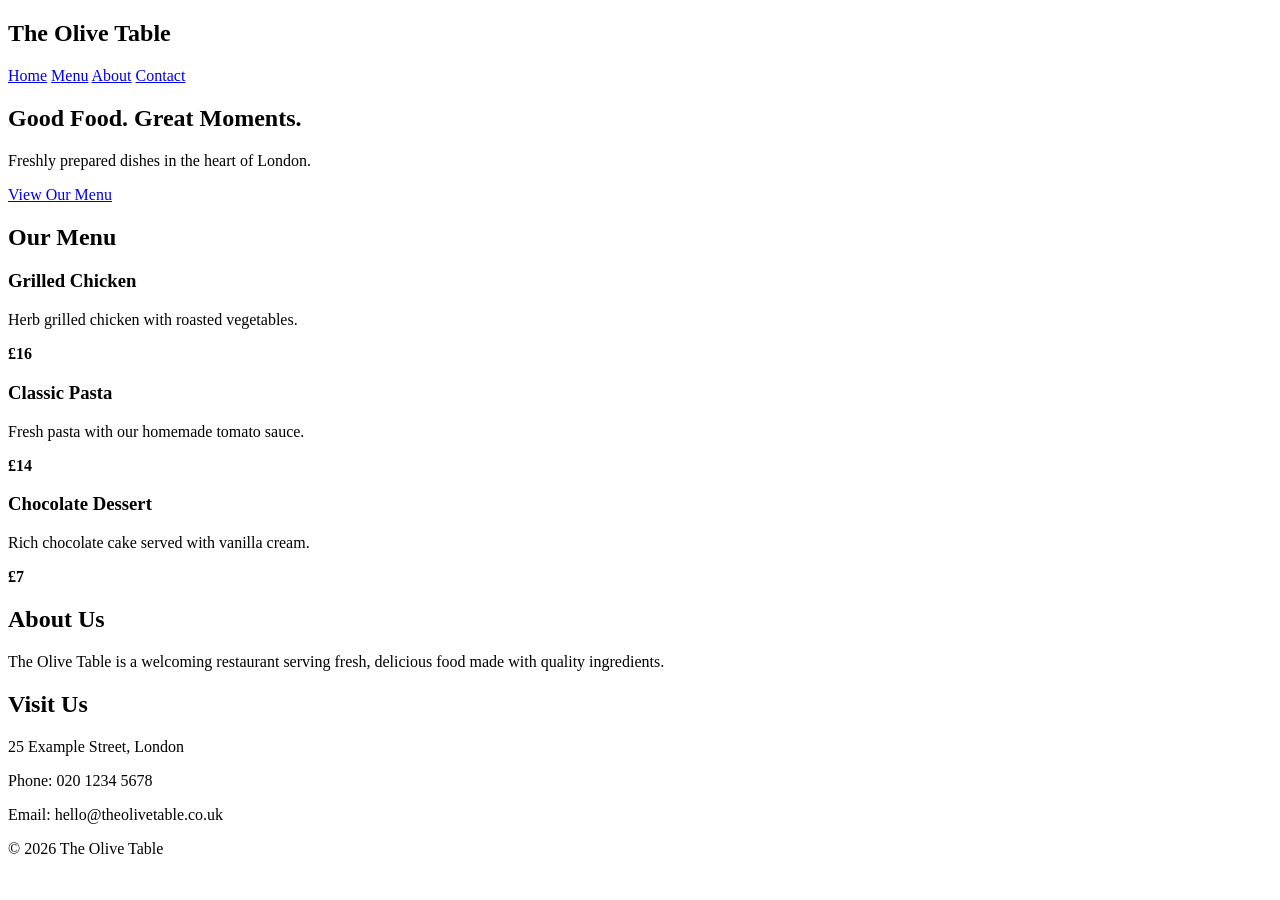
==== index.html @ 113f1b19 "Create index.html" ====
<!DOCTYPE html>
<html lang="en">
<head>
    <meta charset="UTF-8">
    <meta name="viewport" content="width=device-width, initial-scale=1.0">

    <title>The Olive Table | Restaurant</title>

    <link rel="stylesheet" href="style.css">
</head>

<body>

    <header>
        <nav>
            <h1>The Olive Table</h1>

            <div>
                <a href="#home">Home</a>
                <a href="#menu">Menu</a>
                <a href="#about">About</a>
                <a href="#contact">Contact</a>
            </div>
        </nav>
    </header>


    <section id="home" class="hero">

        <h2>Good Food. Great Moments.</h2>

        <p>
            Freshly prepared dishes in the heart of London.
        </p>

        <a href="#menu" class="button">
            View Our Menu
        </a>

    </section>


    <section id="menu">

        <h2>Our Menu</h2>

        <div class="menu-items">

            <div>
                <h3>Grilled Chicken</h3>

                <p>
                    Herb grilled chicken with roasted vegetables.
                </p>

                <strong>£16</strong>
            </div>


            <div>
                <h3>Classic Pasta</h3>

                <p>
                    Fresh pasta with our homemade tomato sauce.
                </p>

                <strong>£14</strong>
            </div>


            <div>
                <h3>Chocolate Dessert</h3>

                <p>
                    Rich chocolate cake served with vanilla cream.
                </p>

                <strong>£7</strong>
            </div>

        </div>

    </section>


    <section id="about">

        <h2>About Us</h2>

        <p>
            The Olive Table is a welcoming restaurant serving
            fresh, delicious food made with quality ingredients.
        </p>

    </section>


    <section id="contact">

        <h2>Visit Us</h2>

        <p>25 Example Street, London</p>

        <p>Phone: 020 1234 5678</p>

        <p>Email: hello@theolivetable.co.uk</p>

    </section>


    <footer>

        <p>
            © 2026 The Olive Table
        </p>

    </footer>

</body>
</html>
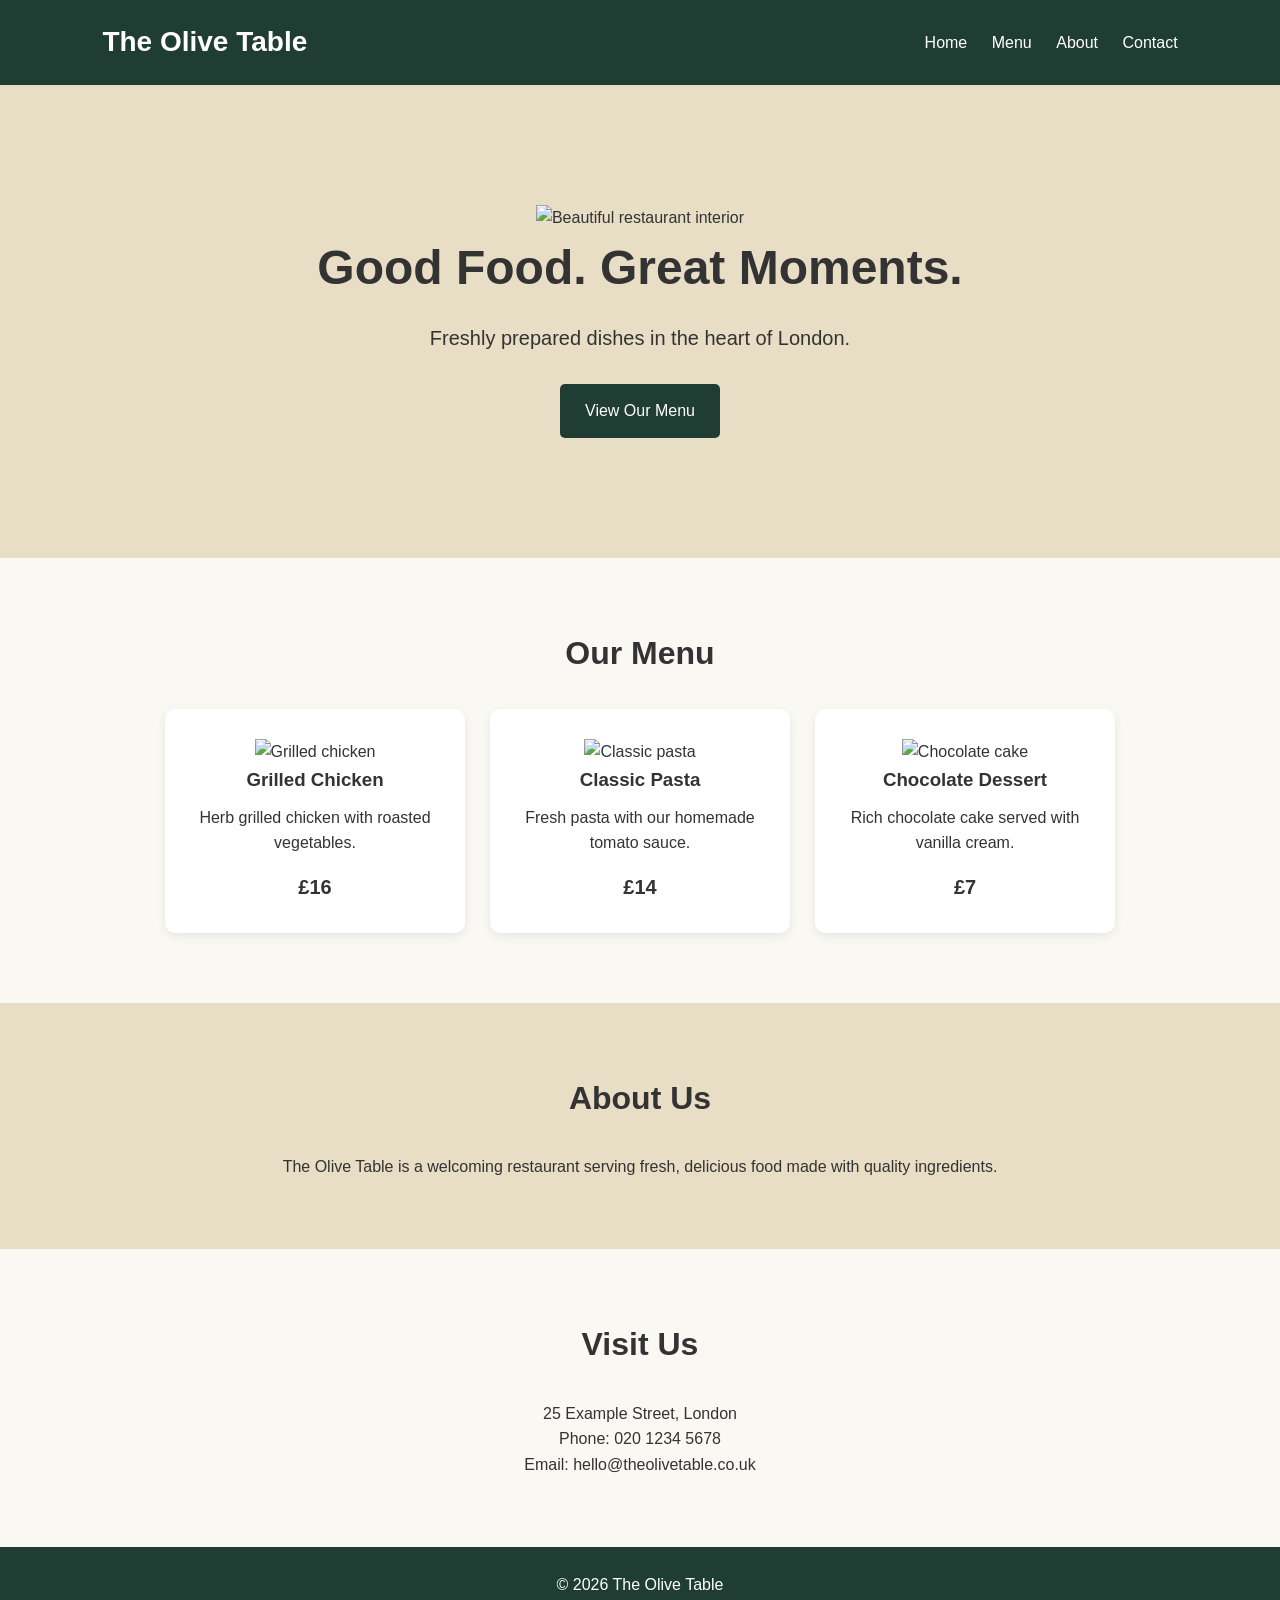
==== commit d2716a62: "Update index.html" ====
--- a/index.html
+++ b/index.html
@@ -27,6 +27,11 @@
 
     <section id="home" class="hero">
 
+        <img 
+            src="https://images.unsplash.com/photo-1517248135467-4c7edcad34c4"
+            alt="Beautiful restaurant interior"
+            class="hero-image">
+
         <h2>Good Food. Great Moments.</h2>
 
         <p>
@@ -47,6 +52,11 @@
         <div class="menu-items">
 
             <div>
+                <img
+                    src="https://images.unsplash.com/photo-1532550907401-a500c9a57435"
+                    alt="Grilled chicken"
+                    class="food-image">
+
                 <h3>Grilled Chicken</h3>
 
                 <p>
@@ -58,6 +68,11 @@
 
 
             <div>
+                <img
+                    src="https://images.unsplash.com/photo-1473093295043-cdd812d0e601"
+                    alt="Classic pasta"
+                    class="food-image">
+
                 <h3>Classic Pasta</h3>
 
                 <p>
@@ -69,6 +84,11 @@
 
 
             <div>
+                <img
+                    src="https://images.unsplash.com/photo-1578985545062-69928b1d9587"
+                    alt="Chocolate cake"
+                    class="food-image">
+
                 <h3>Chocolate Dessert</h3>
 
                 <p>
--- a/style.css
+++ b/style.css
@@ -0,0 +1,126 @@
+* {
+    margin: 0;
+    padding: 0;
+    box-sizing: border-box;
+}
+
+body {
+    font-family: Arial, sans-serif;
+    line-height: 1.6;
+    color: #333;
+    background: #faf8f3;
+}
+
+header {
+    background: #1f3d32;
+    color: white;
+    padding: 20px 8%;
+}
+
+nav {
+    display: flex;
+    justify-content: space-between;
+    align-items: center;
+}
+
+nav h1 {
+    font-size: 28px;
+}
+
+nav a {
+    color: white;
+    text-decoration: none;
+    margin-left: 20px;
+}
+
+.hero {
+    text-align: center;
+    padding: 120px 20px;
+    background: #e8ddc5;
+}
+
+.hero h2 {
+    font-size: 48px;
+    margin-bottom: 15px;
+}
+
+.hero p {
+    font-size: 20px;
+    margin-bottom: 30px;
+}
+
+.button {
+    display: inline-block;
+    background: #1f3d32;
+    color: white;
+    padding: 14px 25px;
+    text-decoration: none;
+    border-radius: 5px;
+}
+
+section {
+    padding: 70px 8%;
+    text-align: center;
+}
+
+section h2 {
+    font-size: 32px;
+    margin-bottom: 30px;
+}
+
+.menu-items {
+    display: flex;
+    gap: 25px;
+    justify-content: center;
+}
+
+.menu-items div {
+    background: white;
+    padding: 30px;
+    max-width: 300px;
+    border-radius: 10px;
+    box-shadow: 0 3px 10px rgba(0,0,0,0.08);
+}
+
+.menu-items h3 {
+    margin-bottom: 10px;
+}
+
+.menu-items strong {
+    display: block;
+    margin-top: 15px;
+    font-size: 20px;
+}
+
+#about {
+    background: #e8ddc5;
+}
+
+footer {
+    background: #1f3d32;
+    color: white;
+    text-align: center;
+    padding: 25px;
+}
+
+@media (max-width: 700px) {
+
+    nav {
+        flex-direction: column;
+        gap: 15px;
+    }
+
+    nav a {
+        margin: 0 8px;
+    }
+
+    .hero h2 {
+        font-size: 36px;
+    }
+
+    .menu-items {
+        flex-direction: column;
+        align-items: center;
+    }
+
+}
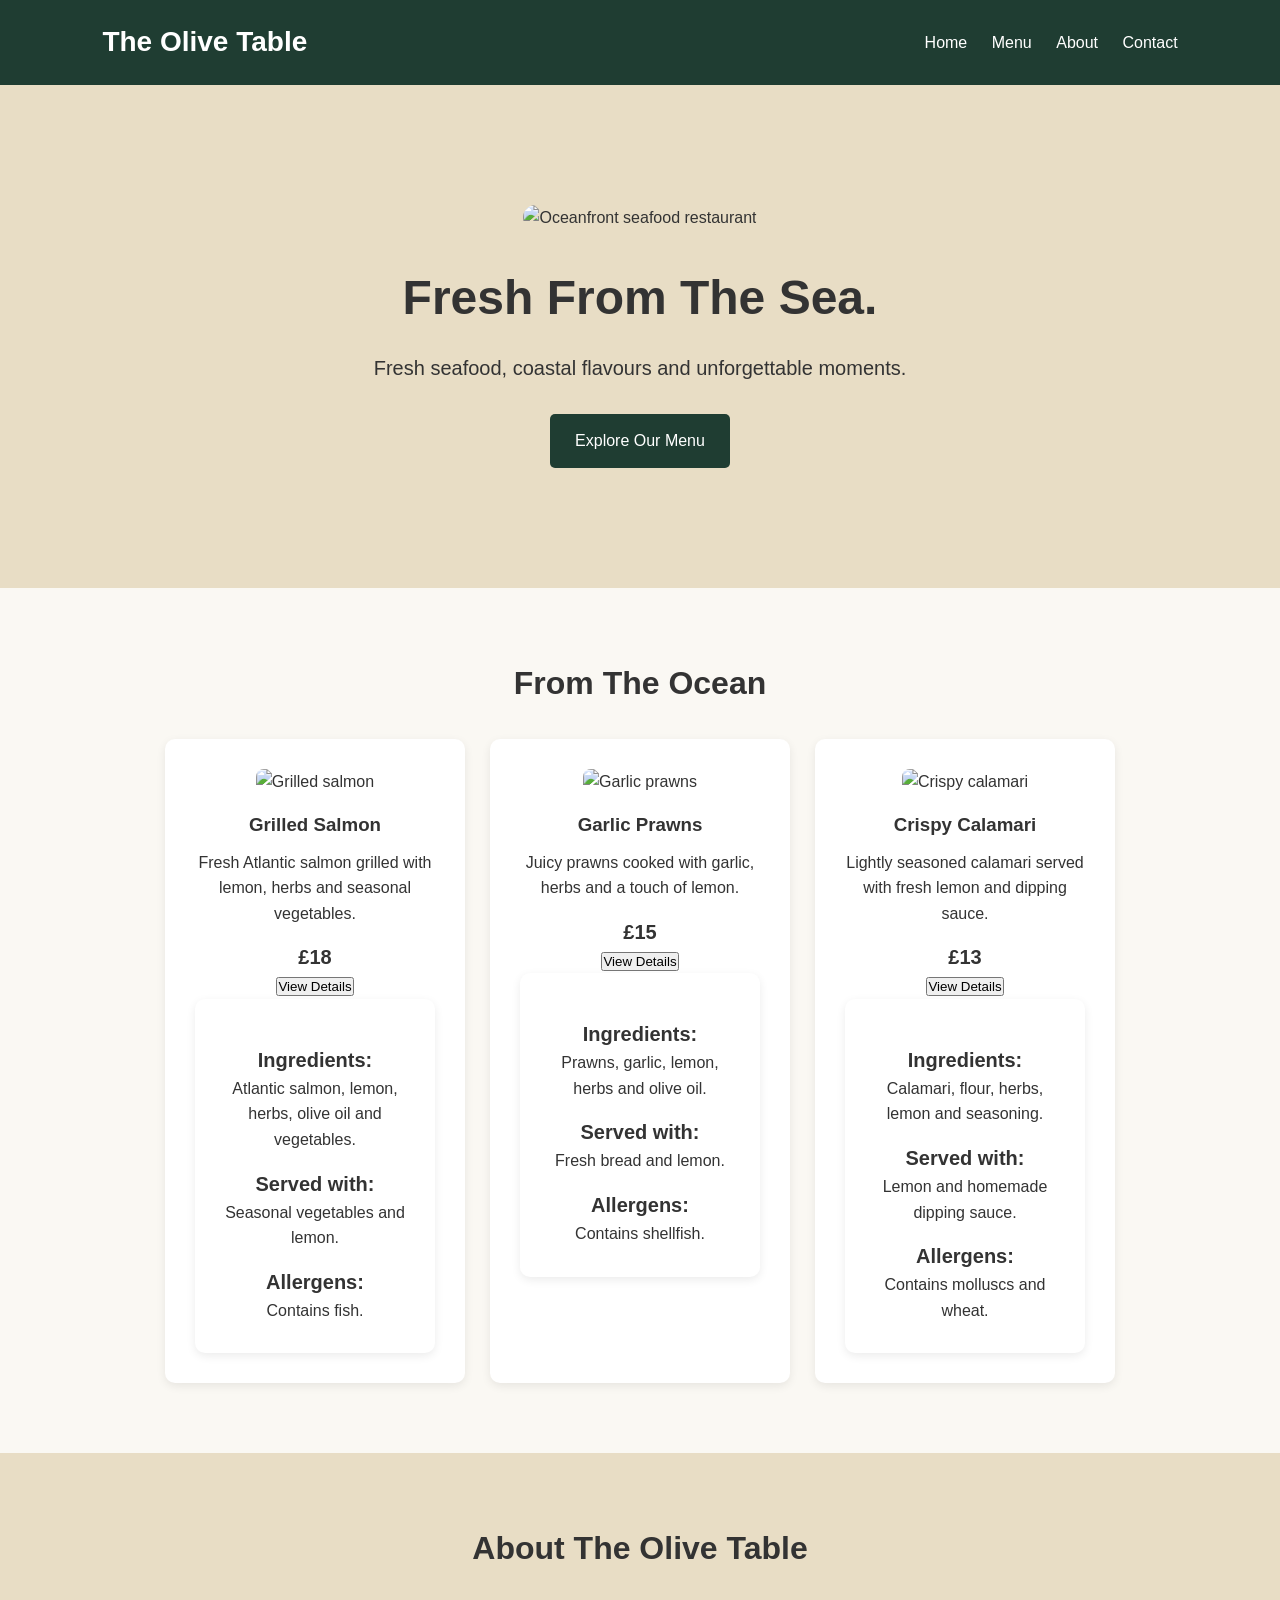
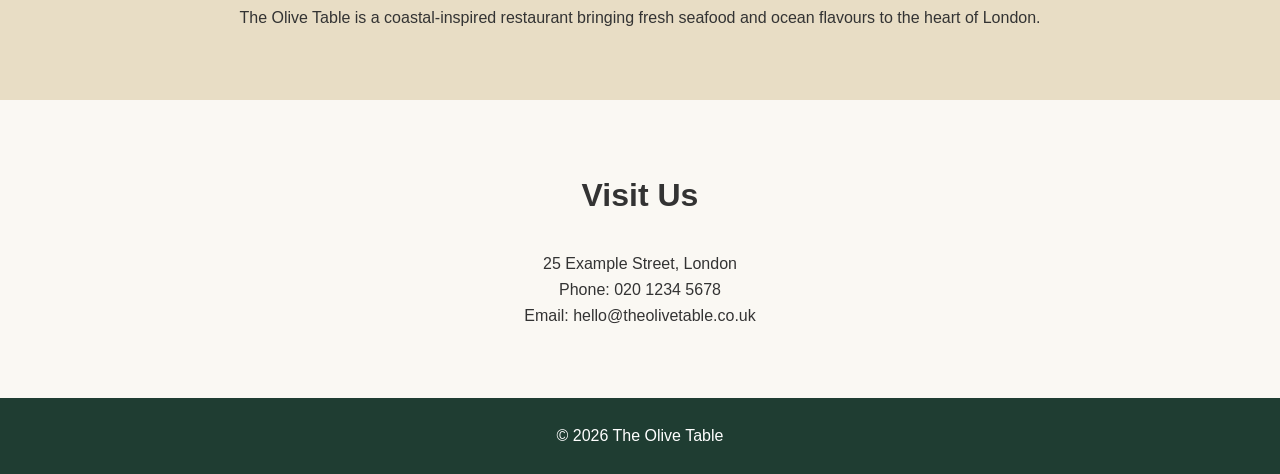
==== commit 1d1ddf40: "Update index.html" ====
--- a/index.html
+++ b/index.html
@@ -4,7 +4,7 @@
     <meta charset="UTF-8">
     <meta name="viewport" content="width=device-width, initial-scale=1.0">
 
-    <title>The Olive Table | Restaurant</title>
+    <title>The Olive Table | Seafood Restaurant</title>
 
     <link rel="stylesheet" href="style.css">
 </head>
@@ -28,18 +28,18 @@
     <section id="home" class="hero">
 
         <img 
-            src="https://images.unsplash.com/photo-1517248135467-4c7edcad34c4"
-            alt="Beautiful restaurant interior"
+            src="https://images.unsplash.com/photo-1515003197210-e0cd71810b5f?auto=format&fit=crop&w=1200&q=80"
+            alt="Oceanfront seafood restaurant"
             class="hero-image">
 
-        <h2>Good Food. Great Moments.</h2>
+        <h2>Fresh From The Sea.</h2>
 
         <p>
-            Freshly prepared dishes in the heart of London.
+            Fresh seafood, coastal flavours and unforgettable moments.
         </p>
 
         <a href="#menu" class="button">
-            View Our Menu
+            Explore Our Menu
         </a>
 
     </section>
@@ -47,55 +47,137 @@
 
     <section id="menu">
 
-        <h2>Our Menu</h2>
+        <h2>From The Ocean</h2>
 
         <div class="menu-items">
 
-            <div>
+
+            <!-- GRILLED SALMON -->
+
+            <div class="menu-card">
+
                 <img
-                    src="https://images.unsplash.com/photo-1532550907401-a500c9a57435"
-                    alt="Grilled chicken"
+                    src="https://images.unsplash.com/photo-1467003909585-2f8a72700288?auto=format&fit=crop&w=600&q=80"
+                    alt="Grilled salmon"
                     class="food-image">
 
-                <h3>Grilled Chicken</h3>
+                <h3>Grilled Salmon</h3>
 
                 <p>
-                    Herb grilled chicken with roasted vegetables.
+                    Fresh Atlantic salmon grilled with lemon, herbs and seasonal vegetables.
                 </p>
 
-                <strong>£16</strong>
-            </div>
-
-
-            <div>
+                <strong>£18</strong>
+
+                <button onclick="showDetails('salmon')">
+                    View Details
+                </button>
+
+                <div id="salmon" class="food-details">
+
+                    <p>
+                        <strong>Ingredients:</strong>
+                        Atlantic salmon, lemon, herbs, olive oil and vegetables.
+                    </p>
+
+                    <p>
+                        <strong>Served with:</strong>
+                        Seasonal vegetables and lemon.
+                    </p>
+
+                    <p>
+                        <strong>Allergens:</strong>
+                        Contains fish.
+                    </p>
+
+                </div>
+
+            </div>
+
+
+            <!-- GARLIC PRAWNS -->
+
+            <div class="menu-card">
+
                 <img
-                    src="https://images.unsplash.com/photo-1473093295043-cdd812d0e601"
-                    alt="Classic pasta"
+                    src="https://images.unsplash.com/photo-1565680018434-b513d5e5fd47?auto=format&fit=crop&w=600&q=80"
+                    alt="Garlic prawns"
                     class="food-image">
 
-                <h3>Classic Pasta</h3>
+                <h3>Garlic Prawns</h3>
 
                 <p>
-                    Fresh pasta with our homemade tomato sauce.
+                    Juicy prawns cooked with garlic, herbs and a touch of lemon.
                 </p>
 
-                <strong>£14</strong>
-            </div>
-
-
-            <div>
+                <strong>£15</strong>
+
+                <button onclick="showDetails('prawns')">
+                    View Details
+                </button>
+
+                <div id="prawns" class="food-details">
+
+                    <p>
+                        <strong>Ingredients:</strong>
+                        Prawns, garlic, lemon, herbs and olive oil.
+                    </p>
+
+                    <p>
+                        <strong>Served with:</strong>
+                        Fresh bread and lemon.
+                    </p>
+
+                    <p>
+                        <strong>Allergens:</strong>
+                        Contains shellfish.
+                    </p>
+
+                </div>
+
+            </div>
+
+
+            <!-- CALAMARI -->
+
+            <div class="menu-card">
+
                 <img
-                    src="https://images.unsplash.com/photo-1578985545062-69928b1d9587"
-                    alt="Chocolate cake"
+                    src="https://images.unsplash.com/photo-1601050690597-df0568f70950?auto=format&fit=crop&w=600&q=80"
+                    alt="Crispy calamari"
                     class="food-image">
 
-                <h3>Chocolate Dessert</h3>
+                <h3>Crispy Calamari</h3>
 
                 <p>
-                    Rich chocolate cake served with vanilla cream.
+                    Lightly seasoned calamari served with fresh lemon and dipping sauce.
                 </p>
 
-                <strong>£7</strong>
+                <strong>£13</strong>
+
+                <button onclick="showDetails('calamari')">
+                    View Details
+                </button>
+
+                <div id="calamari" class="food-details">
+
+                    <p>
+                        <strong>Ingredients:</strong>
+                        Calamari, flour, herbs, lemon and seasoning.
+                    </p>
+
+                    <p>
+                        <strong>Served with:</strong>
+                        Lemon and homemade dipping sauce.
+                    </p>
+
+                    <p>
+                        <strong>Allergens:</strong>
+                        Contains molluscs and wheat.
+                    </p>
+
+                </div>
+
             </div>
 
         </div>
@@ -105,11 +187,11 @@
 
     <section id="about">
 
-        <h2>About Us</h2>
+        <h2>About The Olive Table</h2>
 
         <p>
-            The Olive Table is a welcoming restaurant serving
-            fresh, delicious food made with quality ingredients.
+            The Olive Table is a coastal-inspired restaurant bringing
+            fresh seafood and ocean flavours to the heart of London.
         </p>
 
     </section>
@@ -136,5 +218,26 @@
 
     </footer>
 
+
+    <script>
+
+        function showDetails(id) {
+
+            const details = document.getElementById(id);
+
+            if (details.style.display === "block") {
+
+                details.style.display = "none";
+
+            } else {
+
+                details.style.display = "block";
+
+            }
+
+        }
+
+    </script>
+
 </body>
 </html>
--- a/style.css
+++ b/style.css
@@ -124,3 +124,19 @@
     }
 
 }
+.hero-image {
+    width: 100%;
+    max-width: 900px;
+    height: 350px;
+    object-fit: cover;
+    border-radius: 15px;
+    margin-bottom: 30px;
+}
+
+.food-image {
+    width: 100%;
+    height: 180px;
+    object-fit: cover;
+    border-radius: 8px;
+    margin-bottom: 15px;
+}
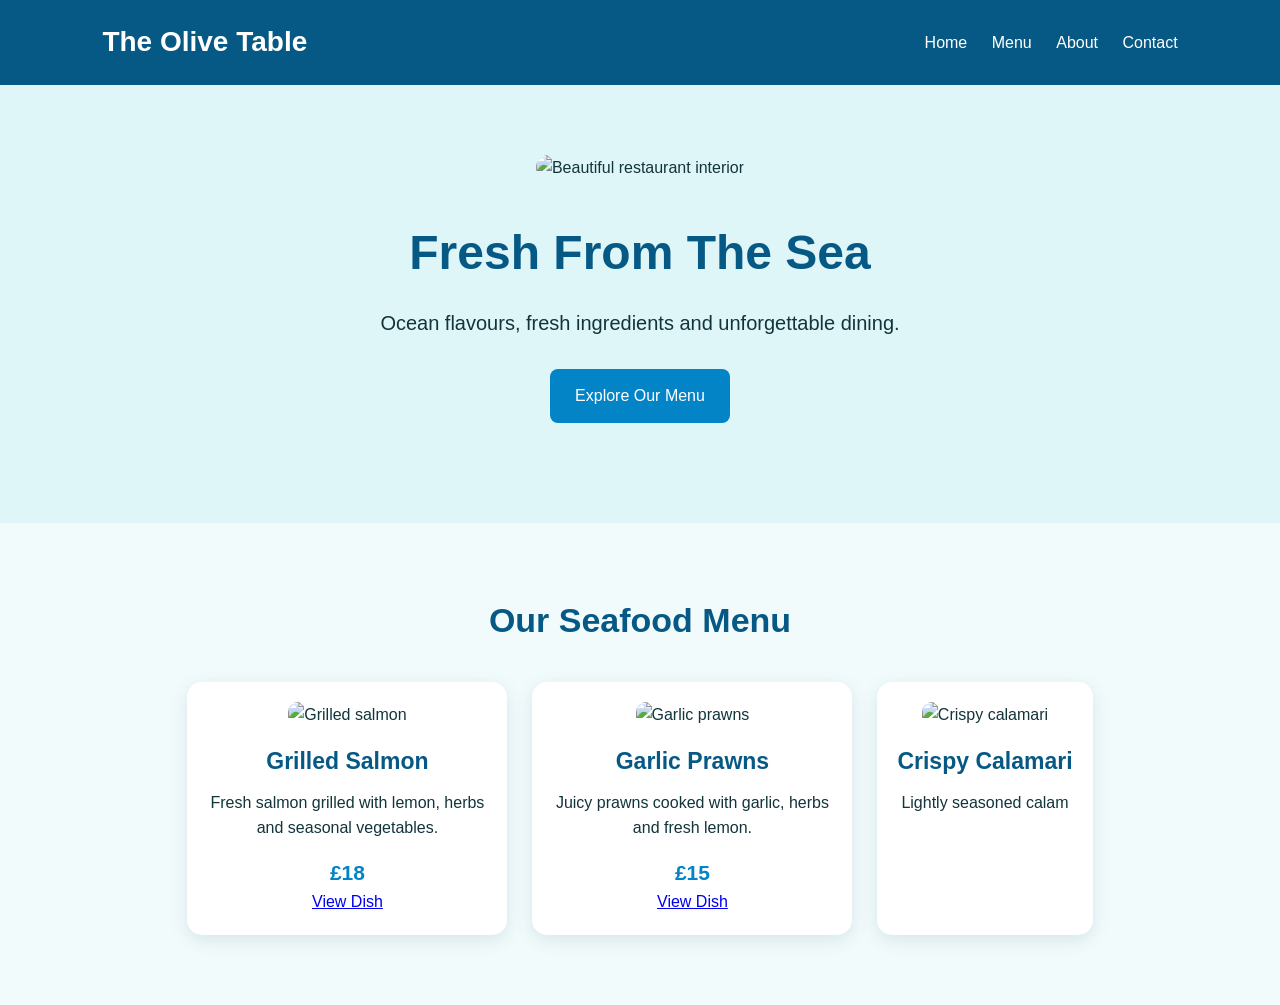
==== commit f8a9c9d5: "Update index.html" ====
--- a/index.html
+++ b/index.html
@@ -27,15 +27,15 @@
 
     <section id="home" class="hero">
 
-        <img 
-            src="https://images.unsplash.com/photo-1515003197210-e0cd71810b5f?auto=format&fit=crop&w=1200&q=80"
-            alt="Oceanfront seafood restaurant"
+        <img
+            src="https://images.unsplash.com/photo-1517248135467-4c7edcad34c4?auto=format&fit=crop&w=1200&q=80"
+            alt="Beautiful restaurant interior"
             class="hero-image">
 
-        <h2>Fresh From The Sea.</h2>
+        <h2>Fresh From The Sea</h2>
 
         <p>
-            Fresh seafood, coastal flavours and unforgettable moments.
+            Ocean flavours, fresh ingredients and unforgettable dining.
         </p>
 
         <a href="#menu" class="button">
@@ -47,12 +47,12 @@
 
     <section id="menu">
 
-        <h2>From The Ocean</h2>
+        <h2>Our Seafood Menu</h2>
 
         <div class="menu-items">
 
 
-            <!-- GRILLED SALMON -->
+            <!-- SALMON -->
 
             <div class="menu-card">
 
@@ -64,38 +64,19 @@
                 <h3>Grilled Salmon</h3>
 
                 <p>
-                    Fresh Atlantic salmon grilled with lemon, herbs and seasonal vegetables.
+                    Fresh salmon grilled with lemon, herbs and seasonal vegetables.
                 </p>
 
                 <strong>£18</strong>
 
-                <button onclick="showDetails('salmon')">
-                    View Details
-                </button>
-
-                <div id="salmon" class="food-details">
-
-                    <p>
-                        <strong>Ingredients:</strong>
-                        Atlantic salmon, lemon, herbs, olive oil and vegetables.
-                    </p>
-
-                    <p>
-                        <strong>Served with:</strong>
-                        Seasonal vegetables and lemon.
-                    </p>
-
-                    <p>
-                        <strong>Allergens:</strong>
-                        Contains fish.
-                    </p>
-
-                </div>
+                <a href="salmon.html" class="details-button">
+                    View Dish
+                </a>
 
             </div>
 
 
-            <!-- GARLIC PRAWNS -->
+            <!-- PRAWNS -->
 
             <div class="menu-card">
 
@@ -107,33 +88,14 @@
                 <h3>Garlic Prawns</h3>
 
                 <p>
-                    Juicy prawns cooked with garlic, herbs and a touch of lemon.
+                    Juicy prawns cooked with garlic, herbs and fresh lemon.
                 </p>
 
                 <strong>£15</strong>
 
-                <button onclick="showDetails('prawns')">
-                    View Details
-                </button>
-
-                <div id="prawns" class="food-details">
-
-                    <p>
-                        <strong>Ingredients:</strong>
-                        Prawns, garlic, lemon, herbs and olive oil.
-                    </p>
-
-                    <p>
-                        <strong>Served with:</strong>
-                        Fresh bread and lemon.
-                    </p>
-
-                    <p>
-                        <strong>Allergens:</strong>
-                        Contains shellfish.
-                    </p>
-
-                </div>
+                <a href="prawns.html" class="details-button">
+                    View Dish
+                </a>
 
             </div>
 
@@ -150,94 +112,4 @@
                 <h3>Crispy Calamari</h3>
 
                 <p>
-                    Lightly seasoned calamari served with fresh lemon and dipping sauce.
-                </p>
-
-                <strong>£13</strong>
-
-                <button onclick="showDetails('calamari')">
-                    View Details
-                </button>
-
-                <div id="calamari" class="food-details">
-
-                    <p>
-                        <strong>Ingredients:</strong>
-                        Calamari, flour, herbs, lemon and seasoning.
-                    </p>
-
-                    <p>
-                        <strong>Served with:</strong>
-                        Lemon and homemade dipping sauce.
-                    </p>
-
-                    <p>
-                        <strong>Allergens:</strong>
-                        Contains molluscs and wheat.
-                    </p>
-
-                </div>
-
-            </div>
-
-        </div>
-
-    </section>
-
-
-    <section id="about">
-
-        <h2>About The Olive Table</h2>
-
-        <p>
-            The Olive Table is a coastal-inspired restaurant bringing
-            fresh seafood and ocean flavours to the heart of London.
-        </p>
-
-    </section>
-
-
-    <section id="contact">
-
-        <h2>Visit Us</h2>
-
-        <p>25 Example Street, London</p>
-
-        <p>Phone: 020 1234 5678</p>
-
-        <p>Email: hello@theolivetable.co.uk</p>
-
-    </section>
-
-
-    <footer>
-
-        <p>
-            © 2026 The Olive Table
-        </p>
-
-    </footer>
-
-
-    <script>
-
-        function showDetails(id) {
-
-            const details = document.getElementById(id);
-
-            if (details.style.display === "block") {
-
-                details.style.display = "none";
-
-            } else {
-
-                details.style.display = "block";
-
-            }
-
-        }
-
-    </script>
-
-</body>
-</html>
+                    Lightly seasoned calam
--- a/style.css
+++ b/style.css
@@ -7,12 +7,15 @@
 body {
     font-family: Arial, sans-serif;
     line-height: 1.6;
-    color: #333;
-    background: #faf8f3;
-}
+    color: #12343b;
+    background: #f2fbfc;
+}
+
+
+/* HEADER */
 
 header {
-    background: #1f3d32;
+    background: #075985;
     color: white;
     padding: 20px 8%;
 }
@@ -33,14 +36,31 @@
     margin-left: 20px;
 }
 
+nav a:hover {
+    color: #a7f3d0;
+}
+
+
+/* HERO */
+
 .hero {
     text-align: center;
-    padding: 120px 20px;
-    background: #e8ddc5;
+    padding: 70px 20px 100px;
+    background: #dff6f8;
+}
+
+.hero-image {
+    width: 100%;
+    max-width: 1000px;
+    height: 380px;
+    object-fit: cover;
+    border-radius: 18px;
+    margin-bottom: 35px;
 }
 
 .hero h2 {
     font-size: 48px;
+    color: #075985;
     margin-bottom: 15px;
 }
 
@@ -49,14 +69,24 @@
     margin-bottom: 30px;
 }
 
+
+/* BUTTON */
+
 .button {
     display: inline-block;
-    background: #1f3d32;
+    background: #0284c7;
     color: white;
     padding: 14px 25px;
     text-decoration: none;
-    border-radius: 5px;
-}
+    border-radius: 8px;
+}
+
+.button:hover {
+    background: #0369a1;
+}
+
+
+/* SECTIONS */
 
 section {
     padding: 70px 8%;
@@ -64,44 +94,110 @@
 }
 
 section h2 {
-    font-size: 32px;
-    margin-bottom: 30px;
-}
+    font-size: 34px;
+    color: #075985;
+    margin-bottom: 35px;
+}
+
+
+/* MENU */
 
 .menu-items {
     display: flex;
     gap: 25px;
     justify-content: center;
-}
-
-.menu-items div {
+    flex-wrap: wrap;
+}
+
+.menu-card {
     background: white;
-    padding: 30px;
-    max-width: 300px;
+    padding: 20px;
+    max-width: 320px;
+    border-radius: 15px;
+    box-shadow: 0 5px 18px rgba(0, 80, 100, 0.12);
+}
+
+.food-image {
+    width: 100%;
+    height: 200px;
+    object-fit: cover;
     border-radius: 10px;
-    box-shadow: 0 3px 10px rgba(0,0,0,0.08);
-}
-
-.menu-items h3 {
+    margin-bottom: 15px;
+}
+
+.menu-card h3 {
+    color: #075985;
     margin-bottom: 10px;
-}
-
-.menu-items strong {
+    font-size: 23px;
+}
+
+.menu-card strong {
     display: block;
     margin-top: 15px;
-    font-size: 20px;
-}
+    font-size: 21px;
+    color: #0284c7;
+}
+
+
+/* DETAILS BUTTON */
+
+.menu-card button {
+    margin-top: 15px;
+    padding: 10px 18px;
+    background: #0284c7;
+    color: white;
+    border: none;
+    border-radius: 7px;
+    cursor: pointer;
+    font-size: 15px;
+}
+
+.menu-card button:hover {
+    background: #0369a1;
+}
+
+
+/* FOOD DETAILS */
+
+.food-details {
+    display: none;
+    margin-top: 15px;
+    padding: 15px;
+    background: #e0f7fa;
+    border-radius: 10px;
+    text-align: left;
+}
+
+.food-details p {
+    margin-bottom: 8px;
+}
+
+
+/* ABOUT */
 
 #about {
-    background: #e8ddc5;
-}
+    background: #dff6f8;
+}
+
+
+/* CONTACT */
+
+#contact {
+    background: white;
+}
+
+
+/* FOOTER */
 
 footer {
-    background: #1f3d32;
+    background: #075985;
     color: white;
     text-align: center;
     padding: 25px;
 }
+
+
+/* MOBILE */
 
 @media (max-width: 700px) {
 
@@ -118,25 +214,13 @@
         font-size: 36px;
     }
 
+    .hero-image {
+        height: 250px;
+    }
+
     .menu-items {
         flex-direction: column;
         align-items: center;
     }
 
 }
-.hero-image {
-    width: 100%;
-    max-width: 900px;
-    height: 350px;
-    object-fit: cover;
-    border-radius: 15px;
-    margin-bottom: 30px;
-}
-
-.food-image {
-    width: 100%;
-    height: 180px;
-    object-fit: cover;
-    border-radius: 8px;
-    margin-bottom: 15px;
-}
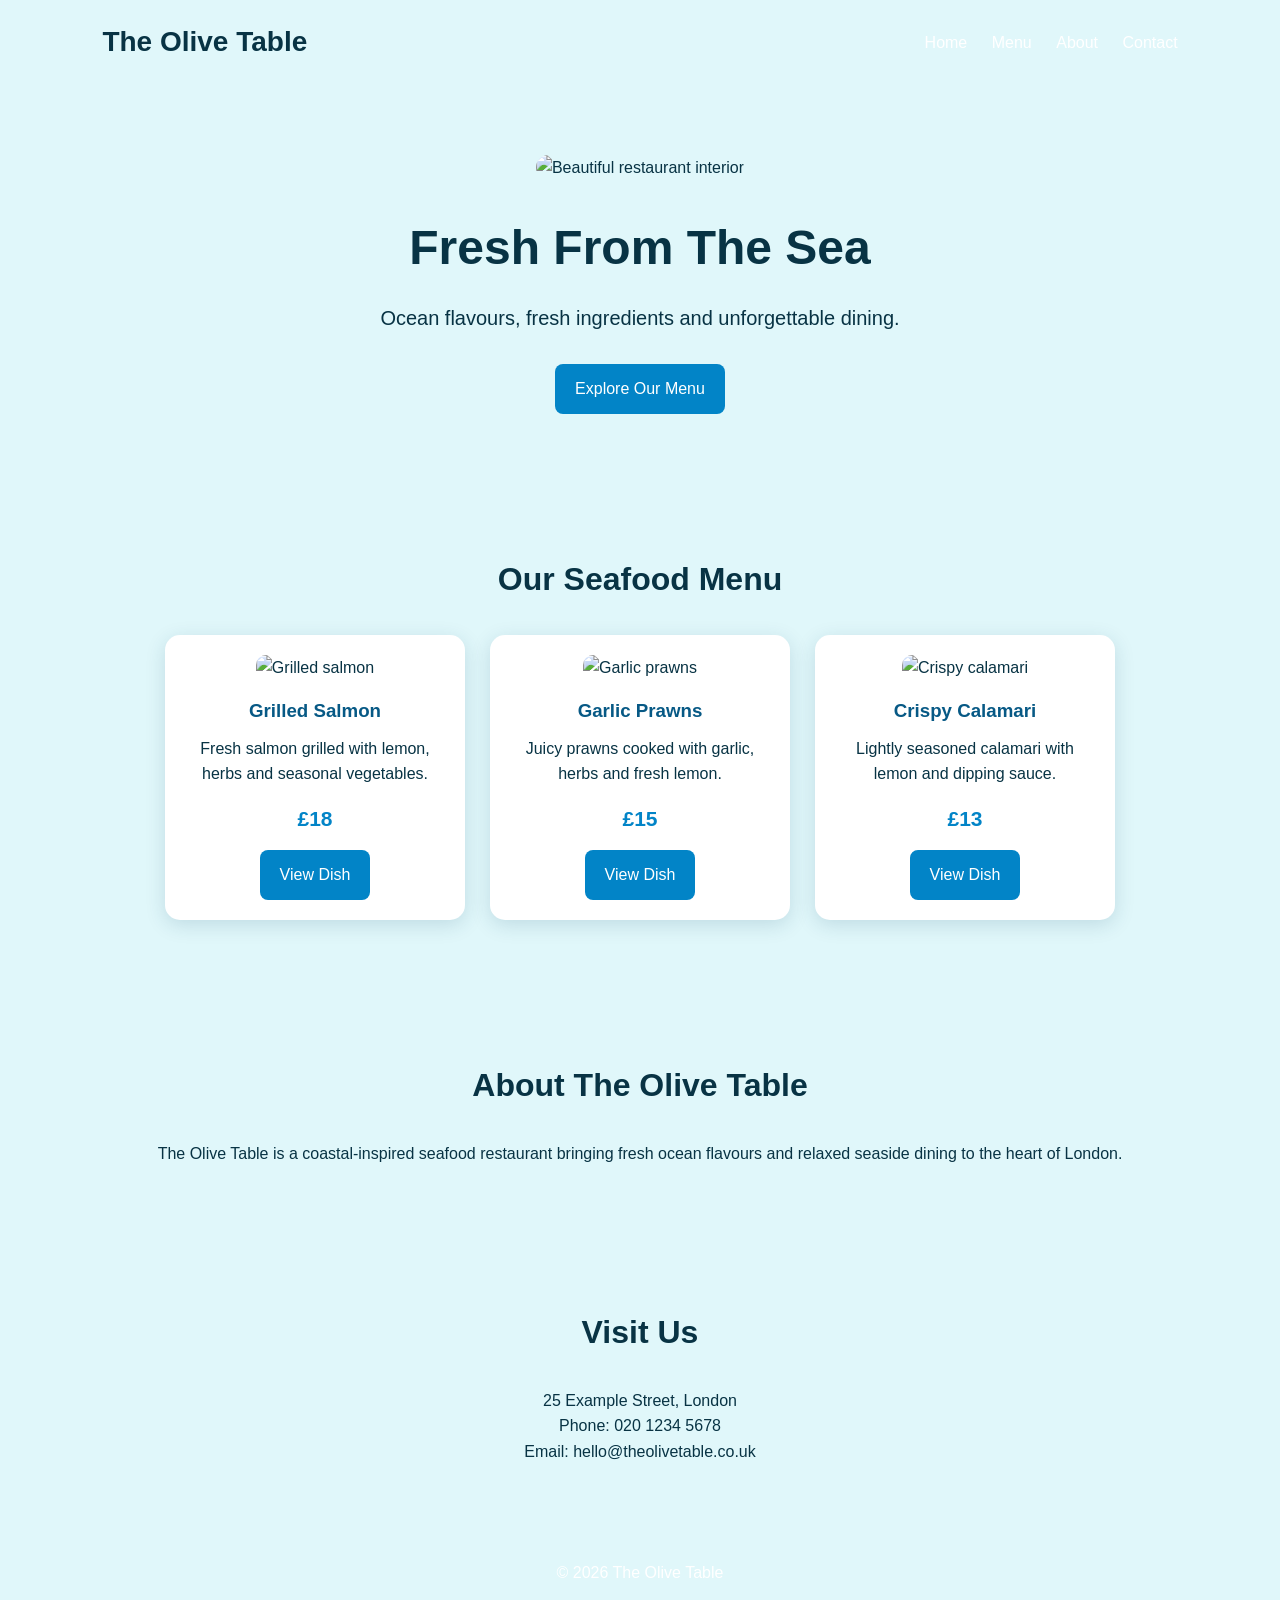
==== commit 28f138dd: "Update index.html" ====
--- a/index.html
+++ b/index.html
@@ -112,4 +112,55 @@
                 <h3>Crispy Calamari</h3>
 
                 <p>
-                    Lightly seasoned calam
+                    Lightly seasoned calamari with lemon and dipping sauce.
+                </p>
+
+                <strong>£13</strong>
+
+                <a href="calamari.html" class="details-button">
+                    View Dish
+                </a>
+
+            </div>
+
+        </div>
+
+    </section>
+
+
+    <section id="about">
+
+        <h2>About The Olive Table</h2>
+
+        <p>
+            The Olive Table is a coastal-inspired seafood restaurant
+            bringing fresh ocean flavours and relaxed seaside dining
+            to the heart of London.
+        </p>
+
+    </section>
+
+
+    <section id="contact">
+
+        <h2>Visit Us</h2>
+
+        <p>25 Example Street, London</p>
+
+        <p>Phone: 020 1234 5678</p>
+
+        <p>Email: hello@theolivetable.co.uk</p>
+
+    </section>
+
+
+    <footer>
+
+        <p>
+            © 2026 The Olive Table
+        </p>
+
+    </footer>
+
+</body>
+</html>
--- a/style.css
+++ b/style.css
@@ -7,16 +7,18 @@
 body {
     font-family: Arial, sans-serif;
     line-height: 1.6;
-    color: #12343b;
-    background: #f2fbfc;
-}
-
-
-/* HEADER */
+}
+
+/* =========================
+   HOME PAGE
+========================= */
+
+body:not(.salmon-page):not(.prawns-page):not(.calamari-page) {
+    background: #e0f7fa;
+    color: #083344;
+}
 
 header {
-    background: #075985;
-    color: white;
     padding: 20px 8%;
 }
 
@@ -36,31 +38,13 @@
     margin-left: 20px;
 }
 
-nav a:hover {
-    color: #a7f3d0;
-}
-
-
-/* HERO */
-
 .hero {
     text-align: center;
-    padding: 70px 20px 100px;
-    background: #dff6f8;
-}
-
-.hero-image {
-    width: 100%;
-    max-width: 1000px;
-    height: 380px;
-    object-fit: cover;
-    border-radius: 18px;
-    margin-bottom: 35px;
+    padding: 70px 20px;
 }
 
 .hero h2 {
     font-size: 48px;
-    color: #075985;
     margin-bottom: 15px;
 }
 
@@ -69,24 +53,14 @@
     margin-bottom: 30px;
 }
 
-
-/* BUTTON */
-
-.button {
-    display: inline-block;
-    background: #0284c7;
-    color: white;
-    padding: 14px 25px;
-    text-decoration: none;
-    border-radius: 8px;
-}
-
-.button:hover {
-    background: #0369a1;
-}
-
-
-/* SECTIONS */
+.hero-image {
+    width: 100%;
+    max-width: 900px;
+    height: 350px;
+    object-fit: cover;
+    border-radius: 15px;
+    margin-bottom: 30px;
+}
 
 section {
     padding: 70px 8%;
@@ -94,27 +68,23 @@
 }
 
 section h2 {
-    font-size: 34px;
-    color: #075985;
-    margin-bottom: 35px;
-}
-
-
-/* MENU */
+    font-size: 32px;
+    margin-bottom: 30px;
+}
 
 .menu-items {
     display: flex;
+    justify-content: center;
     gap: 25px;
-    justify-content: center;
     flex-wrap: wrap;
 }
 
 .menu-card {
     background: white;
+    width: 300px;
     padding: 20px;
-    max-width: 320px;
     border-radius: 15px;
-    box-shadow: 0 5px 18px rgba(0, 80, 100, 0.12);
+    box-shadow: 0 5px 20px rgba(0, 70, 100, 0.15);
 }
 
 .food-image {
@@ -122,82 +92,217 @@
     height: 200px;
     object-fit: cover;
     border-radius: 10px;
-    margin-bottom: 15px;
 }
 
 .menu-card h3 {
     color: #075985;
-    margin-bottom: 10px;
-    font-size: 23px;
+    margin: 15px 0 10px;
 }
 
 .menu-card strong {
     display: block;
-    margin-top: 15px;
+    color: #0284c7;
     font-size: 21px;
-    color: #0284c7;
-}
-
-
-/* DETAILS BUTTON */
-
-.menu-card button {
-    margin-top: 15px;
-    padding: 10px 18px;
+    margin: 15px 0;
+}
+
+.button,
+.details-button {
+    display: inline-block;
     background: #0284c7;
     color: white;
+    padding: 12px 20px;
+    border-radius: 8px;
+    text-decoration: none;
     border: none;
-    border-radius: 7px;
-    cursor: pointer;
-    font-size: 15px;
-}
-
-.menu-card button:hover {
+}
+
+.button:hover,
+.details-button:hover {
     background: #0369a1;
 }
 
 
-/* FOOD DETAILS */
-
-.food-details {
-    display: none;
-    margin-top: 15px;
-    padding: 15px;
-    background: #e0f7fa;
-    border-radius: 10px;
+/* =========================
+   DISH PAGES
+========================= */
+
+.dish-page {
+    max-width: 900px;
+    margin: auto;
+    padding: 60px 20px;
+    text-align: center;
+}
+
+.dish-image {
+    width: 100%;
+    max-height: 500px;
+    object-fit: cover;
+    border-radius: 18px;
+}
+
+.dish-page h2 {
+    font-size: 42px;
+    margin-bottom: 5px;
+}
+
+.dish-price {
+    font-size: 25px;
+    font-weight: bold;
+}
+
+.dish-intro {
+    font-size: 20px;
+    max-width: 700px;
+    margin: 20px auto 40px;
+}
+
+.dish-information {
+    background: white;
+    padding: 35px;
+    border-radius: 15px;
     text-align: left;
-}
-
-.food-details p {
-    margin-bottom: 8px;
-}
-
-
-/* ABOUT */
-
-#about {
-    background: #dff6f8;
-}
-
-
-/* CONTACT */
-
-#contact {
-    background: white;
-}
-
-
-/* FOOTER */
+    margin-bottom: 35px;
+}
+
+.dish-information h3 {
+    margin-top: 25px;
+}
+
+.dish-gallery {
+    display: grid;
+    grid-template-columns: 1fr 1fr;
+    gap: 15px;
+    margin: 20px 0 40px;
+}
+
+.dish-gallery img {
+    width: 100%;
+    height: 220px;
+    object-fit: cover;
+    border-radius: 12px;
+}
+
+
+/* =========================
+   SALMON — RED
+========================= */
+
+.salmon-page {
+    background: #fff1f0;
+    color: #4a1717;
+}
+
+.salmon-page header {
+    background: #b91c1c;
+}
+
+.salmon-page .dish-page h2,
+.salmon-page .dish-information h3 {
+    color: #b91c1c;
+}
+
+.salmon-page .dish-price {
+    color: #dc2626;
+}
+
+.salmon-page .button {
+    background: #dc2626;
+}
+
+.salmon-page .button:hover {
+    background: #991b1b;
+}
+
+
+/* =========================
+   PRAWNS — BLUE
+========================= */
+
+.prawns-page {
+    background: #eff8ff;
+    color: #083344;
+}
+
+.prawns-page header {
+    background: #0369a1;
+}
+
+.prawns-page .dish-page h2,
+.prawns-page .dish-information h3 {
+    color: #0369a1;
+}
+
+.prawns-page .dish-price {
+    color: #0284c7;
+}
+
+.prawns-page .button {
+    background: #0284c7;
+}
+
+.prawns-page .button:hover {
+    background: #075985;
+}
+
+
+/* =========================
+   CALAMARI — YELLOW
+========================= */
+
+.calamari-page {
+    background: #fffbea;
+    color: #422006;
+}
+
+.calamari-page header {
+    background: #ca8a04;
+}
+
+.calamari-page .dish-page h2,
+.calamari-page .dish-information h3 {
+    color: #a16207;
+}
+
+.calamari-page .dish-price {
+    color: #d97706;
+}
+
+.calamari-page .button {
+    background: #d97706;
+}
+
+.calamari-page .button:hover {
+    background: #b45309;
+}
+
+
+/* =========================
+   FOOTER
+========================= */
 
 footer {
-    background: #075985;
     color: white;
     text-align: center;
     padding: 25px;
 }
 
-
-/* MOBILE */
+.salmon-page footer {
+    background: #991b1b;
+}
+
+.prawns-page footer {
+    background: #075985;
+}
+
+.calamari-page footer {
+    background: #a16207;
+}
+
+
+/* =========================
+   MOBILE
+========================= */
 
 @media (max-width: 700px) {
 
@@ -214,13 +319,17 @@
         font-size: 36px;
     }
 
-    .hero-image {
-        height: 250px;
-    }
-
     .menu-items {
         flex-direction: column;
         align-items: center;
     }
 
-}
+    .dish-gallery {
+        grid-template-columns: 1fr;
+    }
+
+    .dish-gallery img {
+        height: 220px;
+    }
+
+}
